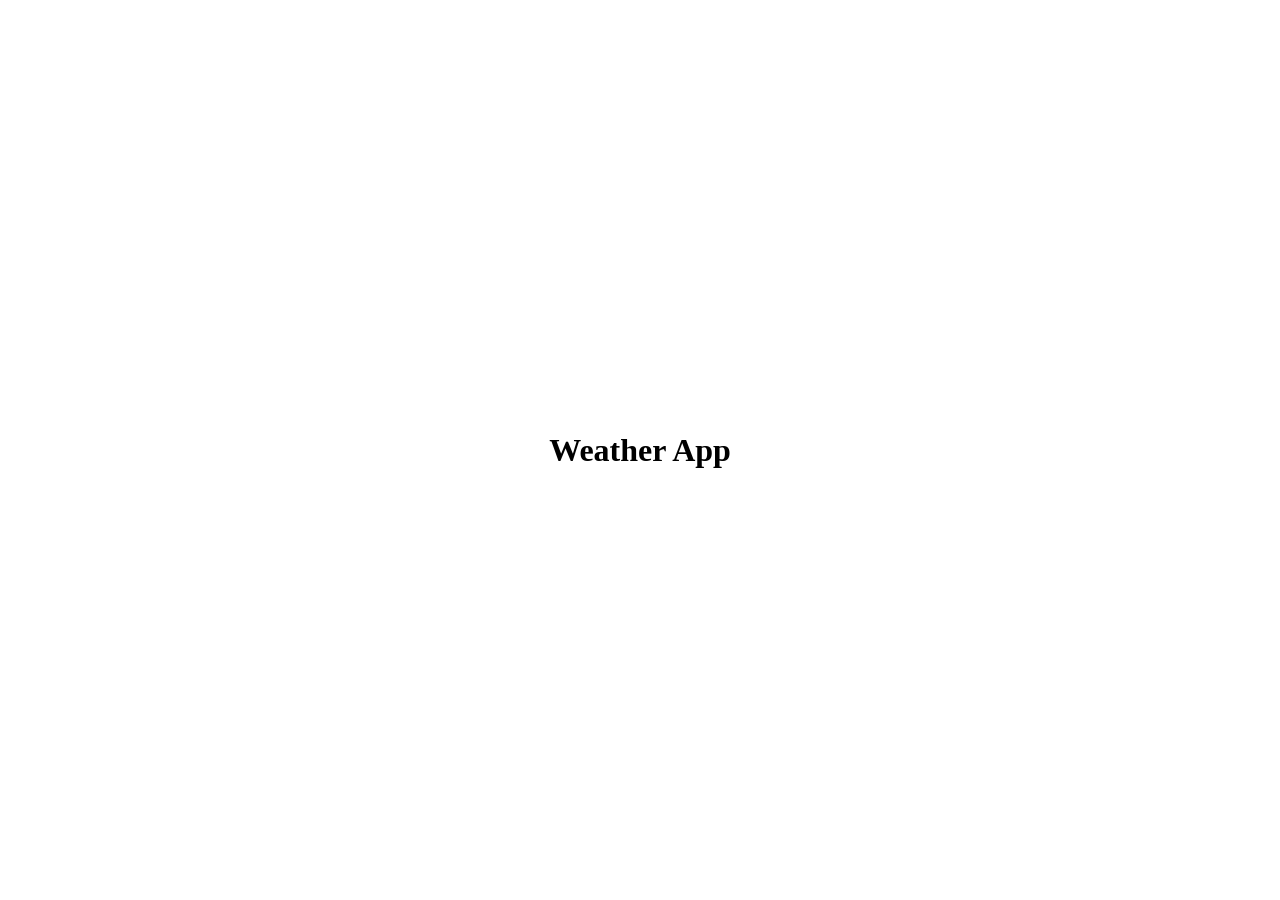
==== index.html @ c3db6650 "Add simple page with centred Weather App heading Co-Authored-By: Claude Sonnet 5.5 <noreply@anthropi" ====
<!DOCTYPE html>
<html lang="en">
<head>
  <meta charset="UTF-8">
  <meta name="viewport" content="width=device-width, initial-scale=1.0">
  <title>Weather App</title>
  <link rel="stylesheet" href="style.css">
</head>
<body>
  <h1>Weather App</h1>
  <script src="script.js"></script>
</body>
</html>
---- style.css ----
body {
  margin: 0;
  min-height: 100vh;
  display: flex;
  align-items: center;
  justify-content: center;
}
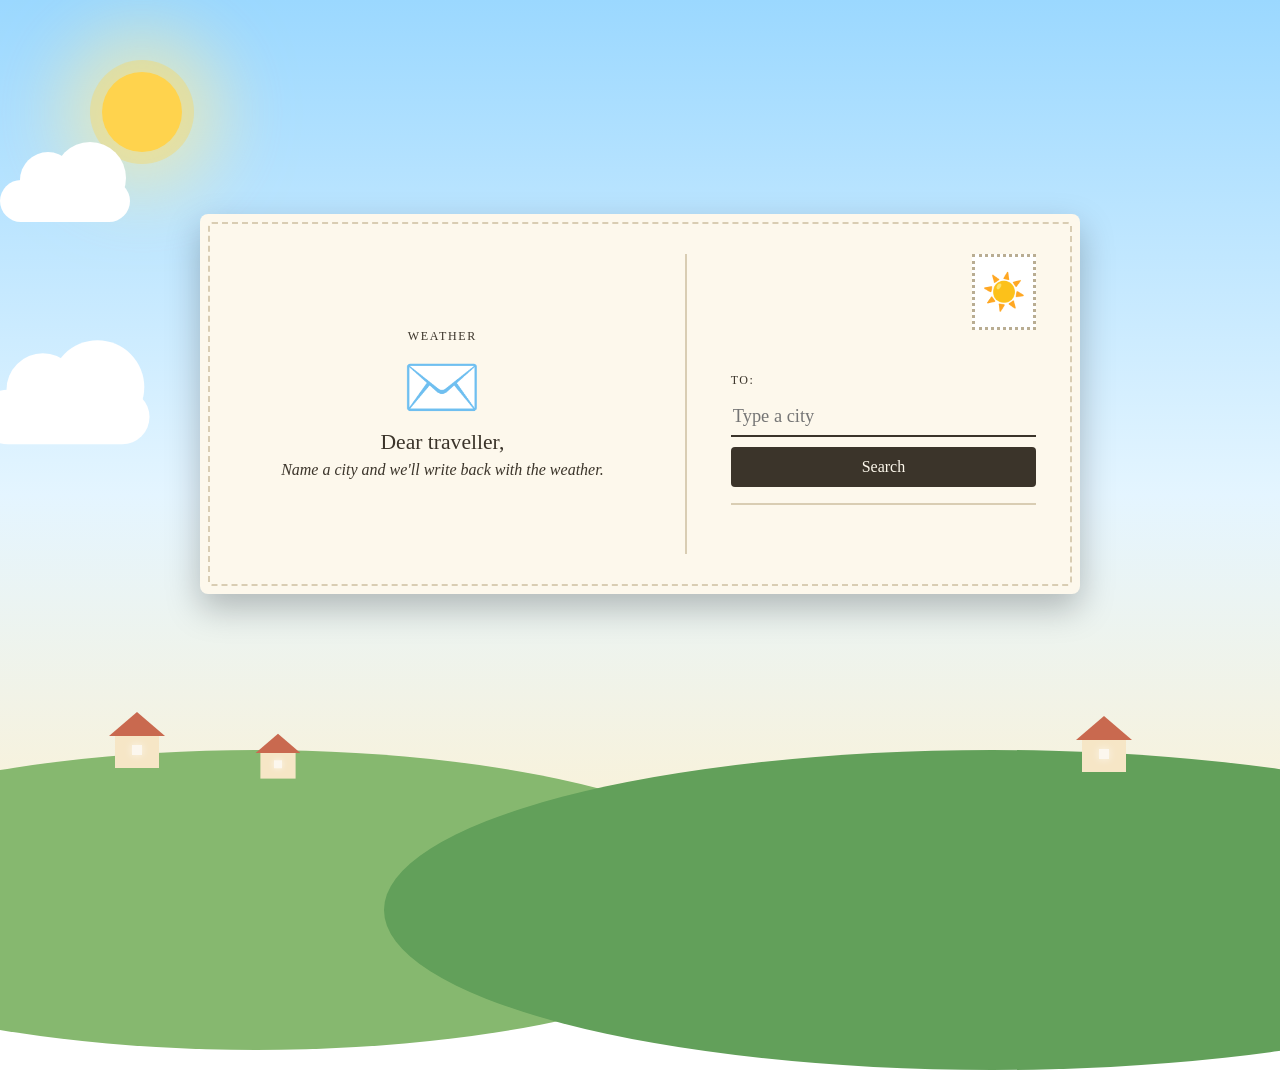
==== commit 945c2a2f: "Build first screen: postcard search page (no behaviour yet) Co-Authored-By: Claude Sonnet 5.5 <norep" ====
--- a/index.html
+++ b/index.html
@@ -3,11 +3,39 @@
 <head>
   <meta charset="UTF-8">
   <meta name="viewport" content="width=device-width, initial-scale=1.0">
-  <title>Weather App</title>
+  <title>Weather</title>
   <link rel="stylesheet" href="style.css">
 </head>
 <body>
-  <h1>Weather App</h1>
-  <script src="script.js"></script>
+  <div class="sky" aria-hidden="true">
+    <div class="sun"></div>
+    <div class="cloud cloud-one"></div>
+    <div class="cloud cloud-two"></div>
+  </div>
+
+  <div class="land" aria-hidden="true">
+    <div class="hill hill-one"></div>
+    <div class="hill hill-two"></div>
+    <div class="house house-one"></div>
+    <div class="house house-two"></div>
+    <div class="house house-three"></div>
+  </div>
+
+  <main class="postcard">
+    <div class="message">
+      <h1 class="title">Weather</h1>
+      <div class="envelope" aria-hidden="true">&#9993;&#65039;</div>
+      <h2>Dear traveller,</h2>
+      <p>Name a city and we'll write back with the weather.</p>
+    </div>
+
+    <div class="address">
+      <div class="stamp" aria-hidden="true">&#9728;&#65039;</div>
+      <label for="city">To:</label>
+      <input id="city" type="text" placeholder="Type a city">
+      <button type="button">Search</button>
+      <div class="rule"></div>
+    </div>
+  </main>
 </body>
 </html>
--- a/style.css
+++ b/style.css
@@ -1,7 +1,236 @@
+* { box-sizing: border-box; }
+
+html, body { margin: 0; }
+
 body {
-  margin: 0;
+  --ink: #3b342a;
+  --paper: #fdf8ec;
+  --line: #d9cdb3;
+  --hill-one: #86b86f;
+  --hill-two: #62a05a;
+  --house: #f6e6c6;
+  --roof: #c9694f;
+  --window: rgba(255, 255, 255, 0.7);
+
+  position: relative;
   min-height: 100vh;
+  overflow: hidden;
   display: flex;
   align-items: center;
   justify-content: center;
-}
+  padding: 28px 16px 120px;
+  font-family: Georgia, "Times New Roman", serif;
+  color: var(--ink);
+}
+
+/* ---------- sky ---------- */
+.sky {
+  position: absolute;
+  inset: 0;
+  background: linear-gradient(#9bd8ff, #e4f5ff 55%, #fff1cf);
+}
+
+.sun {
+  position: absolute;
+  top: 8%;
+  left: 8%;
+  width: 80px;
+  height: 80px;
+  border-radius: 50%;
+  background: #ffd34d;
+  box-shadow: 0 0 0 12px rgba(255, 211, 77, 0.35), 0 0 70px 40px rgba(255, 236, 160, 0.6);
+}
+
+.cloud {
+  position: absolute;
+  width: 130px;
+  height: 42px;
+  background: #fff;
+  border-radius: 42px;
+  animation: drift linear infinite;
+}
+
+.cloud::before,
+.cloud::after {
+  content: "";
+  position: absolute;
+  background: inherit;
+  border-radius: 50%;
+}
+
+.cloud::before { width: 56px; height: 56px; top: -28px; left: 20px; }
+.cloud::after { width: 72px; height: 72px; top: -38px; left: 54px; }
+
+.cloud-one { top: 20%; animation-duration: 75s; }
+.cloud-two { top: 44%; animation-duration: 100s; animation-delay: -45s; transform: scale(1.3); }
+
+@keyframes drift {
+  from { transform: translateX(-200px); }
+  to { transform: translateX(calc(100vw + 200px)); }
+}
+
+/* ---------- little landscape ---------- */
+.land {
+  position: absolute;
+  left: 0;
+  right: 0;
+  bottom: 0;
+  height: 260px;
+}
+
+.hill { position: absolute; border-radius: 50%; }
+.hill-one { left: -20%; bottom: -150px; width: 80%; height: 300px; background: var(--hill-one); }
+.hill-two { right: -25%; bottom: -170px; width: 95%; height: 320px; background: var(--hill-two); }
+
+.house { position: absolute; width: 44px; height: 34px; background: var(--house); }
+
+.house::before {
+  content: "";
+  position: absolute;
+  top: -22px;
+  left: -6px;
+  border-left: 28px solid transparent;
+  border-right: 28px solid transparent;
+  border-bottom: 24px solid var(--roof);
+}
+
+.house::after {
+  content: "";
+  position: absolute;
+  left: 17px;
+  top: 11px;
+  width: 10px;
+  height: 10px;
+  background: var(--window);
+  box-shadow: 0 0 8px var(--window);
+}
+
+.house-one { left: 9%; bottom: 132px; }
+.house-two { left: 20%; bottom: 118px; transform: scale(0.8); }
+.house-three { right: 12%; bottom: 128px; }
+
+/* ---------- postcard (phone: search on top, message below) ---------- */
+.postcard {
+  position: relative;
+  width: 100%;
+  max-width: 480px;
+  display: flex;
+  flex-direction: column;
+  gap: 22px;
+  padding: 26px 22px;
+  background: var(--paper);
+  border-radius: 8px;
+  box-shadow: 0 14px 34px rgba(0, 0, 0, 0.25);
+}
+
+.postcard::before {
+  content: "";
+  position: absolute;
+  inset: 8px;
+  border: 2px dashed var(--line);
+  border-radius: 4px;
+  pointer-events: none;
+}
+
+.message {
+  position: relative;
+  text-align: center;
+}
+
+.title {
+  margin: 0 0 6px;
+  font-size: 0.75rem;
+  font-weight: normal;
+  letter-spacing: 0.14em;
+  text-transform: uppercase;
+}
+
+.envelope { font-size: 3.2rem; line-height: 1.2; }
+
+.message h2 { margin: 4px 0 6px; font-size: 1.35rem; font-weight: normal; }
+.message p { margin: 0; font-style: italic; }
+
+.address {
+  order: -1;
+  position: relative;
+  display: flex;
+  flex-direction: column;
+  gap: 10px;
+}
+
+.stamp {
+  align-self: flex-end;
+  width: 64px;
+  height: 76px;
+  margin-bottom: 2px;
+  display: flex;
+  align-items: center;
+  justify-content: center;
+  background: #fff;
+  border: 3px dotted #b9ad92;
+  font-size: 2.2rem;
+}
+
+.address label {
+  font-size: 0.75rem;
+  letter-spacing: 0.12em;
+  text-transform: uppercase;
+}
+
+.address input {
+  padding: 8px 2px;
+  border: 0;
+  border-bottom: 2px solid var(--ink);
+  background: transparent;
+  font-family: inherit;
+  font-size: 1.15rem;
+  color: var(--ink);
+  outline: none;
+}
+
+.address button {
+  padding: 11px;
+  border: 0;
+  border-radius: 4px;
+  background: var(--ink);
+  color: var(--paper);
+  font-family: inherit;
+  font-size: 1rem;
+}
+
+.rule { height: 2px; margin-top: 6px; background: var(--line); }
+
+/* ---------- laptop: the postcard turns landscape ---------- */
+@media (min-width: 900px) {
+  .postcard {
+    max-width: 880px;
+    min-height: 380px;
+    flex-direction: row;
+    align-items: stretch;
+    gap: 0;
+    padding: 40px 44px;
+  }
+
+  .message {
+    flex: 1.3;
+    display: flex;
+    flex-direction: column;
+    justify-content: center;
+    padding-right: 44px;
+    border-right: 2px solid var(--line);
+  }
+
+  .address {
+    order: 0;
+    flex: 1;
+    justify-content: center;
+    padding: 70px 0 0 44px;
+  }
+
+  .stamp { position: absolute; top: 0; right: 0; }
+  .envelope { font-size: 4rem; }
+}
+
+@media (prefers-reduced-motion: reduce) {
+  .cloud { animation: none; }
+}
